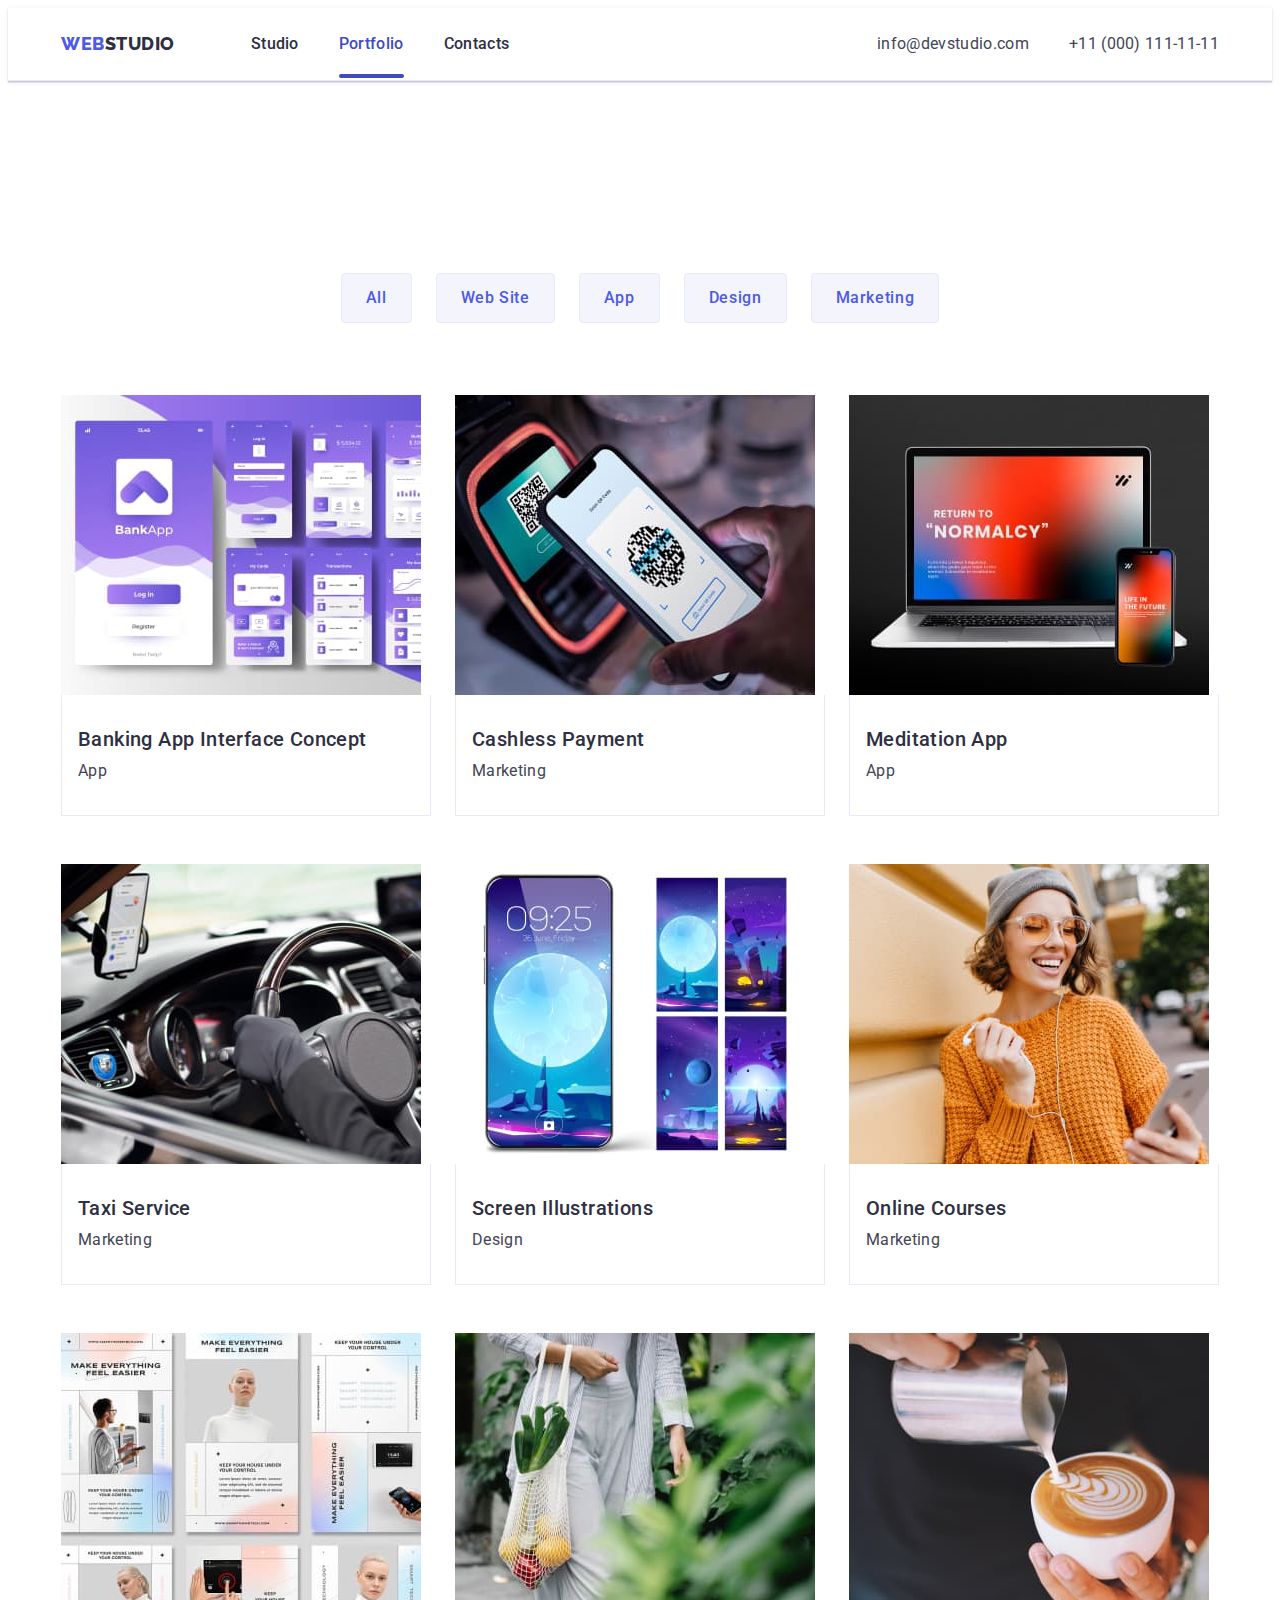
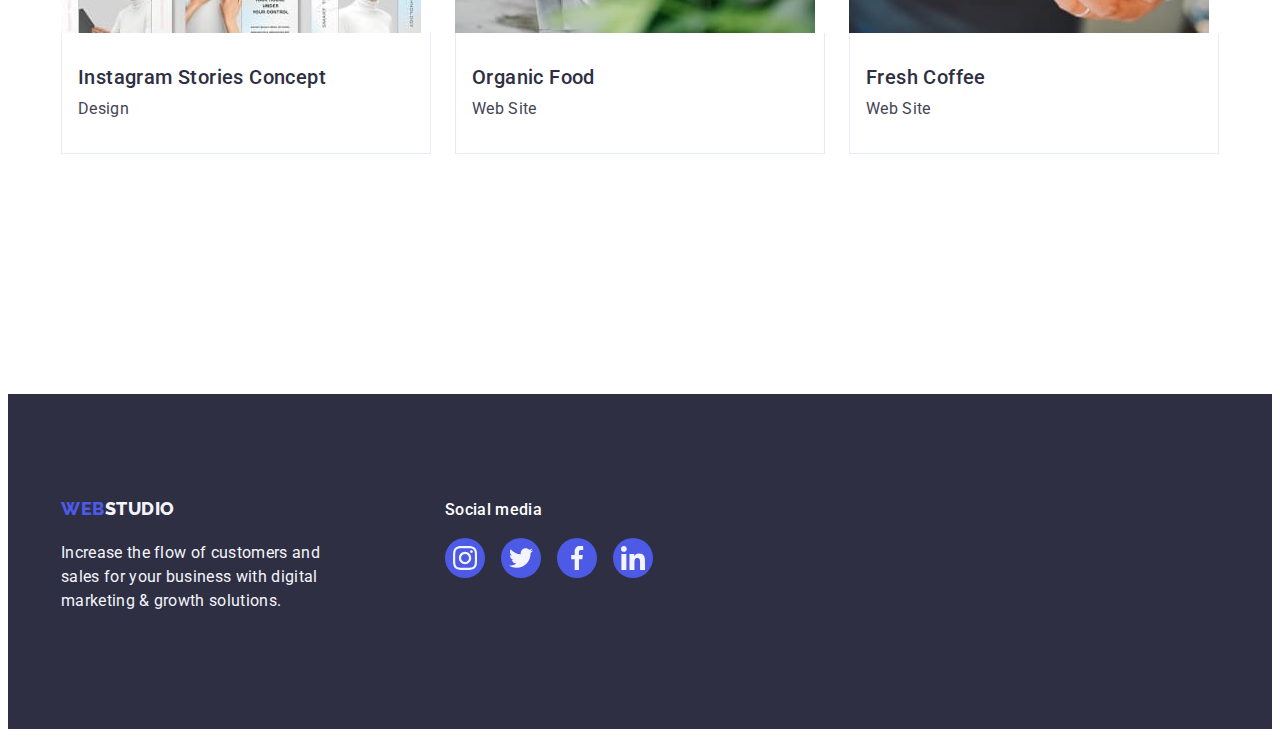
==== portfolio.html @ d26c5ffb "Initial commit" ====
<!DOCTYPE html>
<html lang="en">
  <head>
    <meta charset="UTF-8" />
    <meta name="viewport" content="width=device-width, initial-scale=1.0" />
    <title>GOIT homework</title>
    <link rel="preconnect" href="https://fonts.googleapis.com" />
    <link rel="preconnect" href="https://fonts.gstatic.com" crossorigin />
    <link
      href="https://fonts.googleapis.com/css2?family=Raleway:wght@800&family=Roboto:wght@400;500;700;900&display=swap"
      rel="stylesheet"
    />
    <link
      rel="stylesheet"
      href="https://cdnjs.cloudflare.com/ajax/libs/modern-normalize/2.0.0/modern-normalize.min.css"
      integrity="sha512-4xo8blKMVCiXpTaLzQSLSw3KFOVPWhm/TRtuPVc4WG6kUgjH6J03IBuG7JZPkcWMxJ5huwaBpOpnwYElP/m6wg=="
      crossorigin="anonymous"
      referrerpolicy="no-referrer"
    />
    <link rel="stylesheet" href="./css/styles.css" />
  </head>
  <body>
    <!-- header -->

    <header class="header">
      <div class="container header-container">
        <nav class="nav">
          <a class="link logo" href="./index.html"
            >Web<span class="logo-two">Studio</span></a
          >
          <ul class="list nav-list">
            <li class="nav-list-item">
              <a class="link list-position " href="./index.html">Studio</a>
            </li>

            <li class="nav-list-item">
              <a class="link list-position position-line color-portfolio" href="./portfolio.html"
                >Portfolio</a
              >
            </li>

            <li class="nav-list-item">
              <a class="link list-position" href="">Contacts</a>
            </li>
          </ul>
        </nav>

        <!-- phone,email -->

        <address class="addr">
          <ul class="list addr-list">
            <li class="address-item">
              <a class="link address-link" href="mailto:info@devstudio.com"
                >info@devstudio.com</a
              >
            </li>
            <li class="address-item">
              <a class="link address-link" href="tel:+110001111111"
                >+11 (000) 111-11-11</a
              >
            </li>
          </ul>
        </address>
      </div>
    </header>
    <main>
      <!-- buttons -->

      <section class="section-btn">
        <div class="container">
          <h1 class="visually-hidden">Section</h1>
          <ul class="list list-btn">
            <li class="btn-list-item">
              <button class="button-name" type="button">All</button>
            </li>
            <li class="btn-list-item">
              <button class="button-name" type="button">Web Site</button>
            </li>
            <li class="btn-list-item">
              <button class="button-name" type="button">App</button>
            </li>
            <li class="btn-list-item">
              <button class="button-name" type="button">Design</button>
            </li>
            <li class="btn-list-item">
              <button class="button-name" type="button">Marketing</button>
            </li>
          </ul>
          <!-- project -->
          <ul class="list list-project">
            <li class="project-list-item">
              <a class="project-list-img link" href="#">
                <div class="project-box">
                  <img
                    src="./images/row1/img.jpg"
                    alt="bank application"
                    width="360"
                    height="300"
                  />
                      <p class="overlay">
                        14 Stylish and User-Friendly App Design Concepts · Task Manager App · Calorie Tracker App · Exotic Fruit Ecommerce App · Cloud Storage App
                  
                      </p>
                </div>
                <div class="project-text">
                  <h2 class="project-list-text">
                    Banking App Interface Concept
                  </h2>
                  <p class="project-list-dscr">App</p>
                </div>
              </a>
            </li>
            <li class="project-list-item">
              <a class="project-list-img link" href="#">
                <div class="project-box">
                  <img
                    src="./images/row1/img1.jpg"
                    alt="mobile qr code"
                    width="360"
                    height="300"
                  
                  />
                  <p class="overlay">
                    14 Stylish and User-Friendly App Design Concepts · Task Manager App · Calorie Tracker App · Exotic Fruit Ecommerce App · Cloud Storage App
              
                  </p>
                </div>
                <div class="project-text">
                  <h2 class="project-list-text">Cashless Payment</h2>
                  <p class="project-list-dscr">Marketing</p>
                </div>
              </a>
            </li>
            <li class="project-list-item">
              <a class="project-list-img link" href="#">
                <div class="project-box">
                  <img
                    src="./images/row1/img2.jpg"
                    alt="mobile qr code"
                    width="360"
                    height="300"
                  
                  />
                  <p class="overlay">
                    14 Stylish and User-Friendly App Design Concepts · Task Manager App · Calorie Tracker App · Exotic Fruit Ecommerce App · Cloud Storage App
              
                  </p>
                </div>
                <div class="project-text">
                  <h2 class="project-list-text">Meditation App</h2>
                  <p class="project-list-dscr">App</p>
                </div>
              </a>
            </li>
            <li class="project-list-item">
              <a class="project-list-img link" href="#">
                <div class="project-box">
                  <img
                    src="./images/row2/img.jpg"
                    alt="mobile qr code"
                    width="360"
                    height="300"
                  
                  />
                  <p class="overlay">
                    14 Stylish and User-Friendly App Design Concepts · Task Manager App · Calorie Tracker App · Exotic Fruit Ecommerce App · Cloud Storage App
              
                  </p>
                </div>
                <div class="project-text">
                  <h2 class="project-list-text">Taxi Service</h2>
                  <p class="project-list-dscr">Marketing</p>
                </div>
              </a>
            </li>
            <li class="project-list-item">
              <a class="project-list-img link" href="#">
                <div class="project-box">
                  <img
                    src="./images/row2/img1.jpg"
                    alt="mobile qr code"
                    width="360"
                    height="300"
                  
                  />
                  <p class="overlay">
                    14 Stylish and User-Friendly App Design Concepts · Task Manager App · Calorie Tracker App · Exotic Fruit Ecommerce App · Cloud Storage App
              
                  </p>
                </div>
                <div class="project-text">
                  <h2 class="project-list-text">Screen Illustrations</h2>
                  <p class="project-list-dscr">Design</p>
                </div>
              </a>
            </li>
            <li class="project-list-item">
              <a class="project-list-img link" href="#">
                <div class="project-box">
                  <img
                    src="./images/row2/img2.jpg"
                    alt="mobile qr code"
                    width="360"
                    height="300"
                  
                  />
                  <p class="overlay">
                    14 Stylish and User-Friendly App Design Concepts · Task Manager App · Calorie Tracker App · Exotic Fruit Ecommerce App · Cloud Storage App
              
                  </p>
                </div>
                <div class="project-text">
                  <h2 class="project-list-text">Online Courses</h2>
                  <p class="project-list-dscr">Marketing</p>
                </div>
              </a>
            </li>
            <li class="project-list-item">
              <a class="project-list-img link" href="#">
                <div class="project-box">
                  <img
                    src="./images/row3/img.jpg"
                    alt="mobile qr code"
                    width="360"
                    height="300"
                  
                  />
                  <p class="overlay">
                    14 Stylish and User-Friendly App Design Concepts · Task Manager App · Calorie Tracker App · Exotic Fruit Ecommerce App · Cloud Storage App
              
                  </p>
                </div>
                <div class="project-text">
                  <h2 class="project-list-text">Instagram Stories Concept</h2>
                  <p class="project-list-dscr">Design</p>
                </div>
              </a>
            </li>
            <li class="project-list-item">
              <a class="project-list-img link" href="#">
                <div class="project-box">
                  <img
                    src="./images/row3/img1.jpg"
                    alt="mobile qr code"
                    width="360"
                    height="300"
                  
                  />
                  <p class="overlay">
                    14 Stylish and User-Friendly App Design Concepts · Task Manager App · Calorie Tracker App · Exotic Fruit Ecommerce App · Cloud Storage App
              
                  </p>
                </div>

                <div class="project-text">
                  <h2 class="project-list-text">Organic Food</h2>
                  <p class="project-list-dscr">Web Site</p>
                </div>
              </a>
            </li>
            <li class="project-list-item">
              <a class="project-list-img link" href="#">
                <div class="project-box">
                  <img
                    src="./images/row3/img2.jpg"
                    alt="mobile qr code"
                    width="360"
                    height="300"
                  
                  />
                  <p class="overlay">
                    14 Stylish and User-Friendly App Design Concepts · Task Manager App · Calorie Tracker App · Exotic Fruit Ecommerce App · Cloud Storage App
              
                  </p>
                </div>
                <div class="project-text">
                  <h2 class="project-list-text">Fresh Coffee</h2>
                  <p class="project-list-dscr">Web Site</p>
                </div>
              </a>
            </li>
          </ul>
        </div>
      </section>
    </main>
    <!-- footer -->

    <footer class="footer">
      <div class="container footer-container">
        <div class="footer-logo-box">
          <a class="link logo" href="./index.html">Web<span class="logo-footer-two">Studio</span></a>
          <p class="footer-dscr">
            Increase the flow of customers and sales for your business with
            digital marketing & growth solutions.
          </p>
        </div>
    
    
        <div class="icon-box">
          <p class="footer-name-icons">Social media</p>
          <ul class="list icon-list-footer">
            <li class="icon-link-footer">
              <a href="#" class="link footer-list-link">
                <svg class="icon-team-svg" width="24" height="24">
                  <use href="./images/icons.svg#icon-instagram"></use>
                </svg>
              </a>
            </li>
            <li class="icon-link-footer">
              <a href="#" class="link footer-list-link">
                <svg class="icon-team-svg" width="24" height="24">
                  <use href="./images/icons.svg#icon-twitter"></use>
                </svg>
              </a>
            </li>
            <li class="icon-link-footer">
              <a href="#" class="link footer-list-link">
                <svg class="icon-team-svg" width="24" height="24">
                  <use href="./images/icons.svg#icon-facebook"></use>
                </svg>
              </a>
            </li>
            <li class="icon-link-footer">
              <a href="#" class="link footer-list-link">
                <svg class="icon-team-svg" width="24" height="24">
                  <use href="./images/icons.svg#icon-linkedin"></use>
                </svg>
              </a>
            </li>
          </ul>
    
        </div>
    
    
    
    
      </div>
    </footer>
  </body>
</html>
---- css/styles.css ----
:root {
  --iris: #4d5ae5;
  --navyblue: #2e2f42;
  --white: #ffffff;
  --cloud: #f4f4fd;
  --cornflower: #e7e9fc;
  --slate: #434455;
  --ocean: #404bbf;
  --grey: #2E2F42B2;
  --lightslate: #8E8F99;
}
.visually-hidden {
  position: absolute;
  width: 1px;
  height: 1px;
  margin: -1px;
  border: 0;
  padding: 0;
  white-space: nowrap;
  clip-path: inset(100%);
  clip: rect(0 0 0 0);
  overflow: hidden;
}
body {
  font-family: 'Roboto', sans-serif;
  color: var(--slate);
  background-color: #ffffff;
}
img {
  display: block;
  max-width: 100%;
  height: auto;
}

h1,
h2,
h3,
h4,
h5,
h6 {
  margin: 0;
}
ul,
ol {
  margin: 0;
  padding-left: 0;
}
.list {
  list-style: none;
  padding: 0;
  margin: 0;
}
.link {
  text-decoration: none;
  padding-top: 24px;
  padding-bottom: 24px;
}
.container {
  width: 1158px;
  margin: 0 auto;
  padding: 0 15px;
}
/* header */
.header {
  background: var(--white);
  border-bottom: 1px solid var(--cornflower, #e7e9fc);
  box-shadow: 0px 1px 6px 0px rgba(46, 47, 66, 0.08), 0px 1px 1px 0px rgba(46, 47, 66, 0.16), 0px 2px 1px 0px rgba(46, 47, 66, 0.08);


}
.header-container {
  display: flex;
  justify-content: space-between;
}
.nav {
  display: flex;
  align-items: center;
}
.nav-list {
  display: flex;
  gap: 40px;
  align-items: center;
}
.addr-list {
  display: flex;
  gap: 40px;
}
.address-link {
  display: block;
}
.logo {
  color: var(--iris);
  font-size: 18px;
  letter-spacing: 0.03em;
  text-transform: uppercase;
  font-family: 'Raleway', sans-serif;
  font-weight: 800;
  line-height: 1.17;
  margin-right: 76px;
  }
.logo-two {
  color: var(--navyblue);
}

.list-position {
  position: relative;
  font-weight: 500;
  font-size: 16px;
  line-height: 1.5;
  letter-spacing: 0.02em;
  color: var(--navyblue);
  transition: color 250ms cubic-bezier(0.4, 0, 0.2, 1);
}

.list-position:hover,
.list-position:focus 
{
  color: var(--ocean);
}
.position-line::after {
  display: block;
  position: absolute;
  bottom: -1px;
  left: 0;
  content: "";
  width: 100%;
  height: 4px;
  background-color: var(--ocean);
  border-radius: 2px;
  
}
.color-portfolio {
  color: var(--ocean);
}
.color-studio{
  color: var(--ocean);
}

/* address */
.address-link {
  font-style: normal;
  line-height: 1.5;
  letter-spacing: 0.02em;
  color: var(--slate);
  transition: color 250ms cubic-bezier(0.4, 0, 0.2, 1);
}

.address-link:hover,
.address-link:focus {
  color: var(--ocean);
}
.addr {
  font-style: normal;
}

/* index.html */

/* Hero */
.section-hero {
  max-width: 1440px;
  background: var(--navyblue);
  padding-top: 188px;
  padding-bottom: 188px;
  background-position: center;
  background-image: linear-gradient(rgba(46, 47, 66, 0.70),rgba(46, 47, 66, 0.70)), url(../images/people-office.jpg);
  background-repeat: no-repeat;
  background-size: cover;
  margin: 0 auto;  

}

.hero-title {
  color: var(--white);
  font-size: 56px;
  font-weight: 700;
  line-height: 1.07;
  text-align: center;
  letter-spacing: 0.02em;
  max-width: 496px;
  padding-bottom: 48px;
  margin: 0 auto;
}

.hero-btn {
  font-family: 'Roboto', sans-serif;
  font-weight: 500;
  font-size: 16px;
  line-height: 1.5;
  letter-spacing: 0.04em;
  color: var(--white);
  background-color: var(--iris);
  border-radius: 4px;
  box-shadow: 0px 4px 4px 0px rgba(0, 0, 0, 0.15);
  min-width: 169px;
  height: 56px;
  border: none;
  cursor: pointer;
  margin: 0 auto;
  display: block;
  padding: 16px 32px;
  transition: background-color 250ms cubic-bezier(0.4, 0, 0.2, 1); 
}
.hero-btn:hover,
.hero-btn:focus {
  color: var(--white);
  background-color: var(--ocean, #404bbf);
}

/* Effective  */

.section-effective {
  padding: 120px 0;
}
.effective-list-title {
  color: var(--navyblue);
  font-family: Roboto;
  font-size: 20px;
  font-weight: 500;
  line-height: 1.2;
  letter-spacing: 0.02em;
  margin-bottom: 8px;
}
.effective-list-dscr {
  color: var(--slate);
  line-height: 1.5;
  letter-spacing: 0.02em;
  margin: 0 auto;
}
.effective-item {
  width: calc((100% - 24px * 3) / 4);
}
.list-effective {
  margin: 0 auto;
  display: flex;
  gap: 24px;
}
.icon-effective-wrap{
  display: flex;
  justify-content: center;
  align-items: center;
  border-radius: 4px;
  background: var(--cloud, #F4F4FD);
  width: 264px;
  height: 112px;
  margin-bottom: 8px;

}
/*  Advantages */
.section-advantages {
  padding-bottom: 120px;
}

.advantages-title {
  color: var(--navyblue);
  text-align: center;
  font-size: 36px;
  line-height: 1.11;
  letter-spacing: 0.02em;
  text-transform: capitalize;
  margin-bottom: 72px;
}
.list-advantages {
  display: flex;
  gap: 24px;
}
.advantages-list-item {
  width: calc((100% - 24px * 2) / 3);
}
.adventages-list-img {
  border: 1px solid var(--cornflower);
}
/* Our Team */
.section-team {
  padding-bottom: 120px;
  background: var(--cloud);
}

.team-title {
  color: var(--navyblue);
  text-align: center;
  font-size: 36px;
  line-height: 1.11;
  letter-spacing: 0.02em;
  text-transform: capitalize;
  padding-top: 120px;
  margin-bottom: 72px;
}

.list-team {
  display: flex;
  gap: 24px;
}
.team-list-item {
  width: calc((100% - 24px * 3) / 4);
  border-radius: 0px 0px 4px 4px;
  background: var(--white, #fff);
  box-shadow: 0px 2px 1px 0px rgba(46, 47, 66, 0.08),
    0px 1px 1px 0px rgba(46, 47, 66, 0.16),
    0px 1px 6px 0px rgba(46, 47, 66, 0.08);
}

.team-list-subtitle {
  color: var(--navyblue);
  font-size: 20px;
  font-weight: 500;
  line-height: 1.2;
  letter-spacing: 0.02em;
  text-align: center;
  margin-bottom: 8px;
}
.team-list-text {
  color: var(--slate);
  line-height: 1.5;
  letter-spacing: 0.02em;
  text-align: center;
  margin: 0 auto;
  margin-bottom: 8px;
  
}
.team-name {
  padding: 32px 0;
}

.icon-team {
  display: flex;
  justify-content: center;
  align-items: center;
  gap: 24px;
}

.icon-link {
  display: flex;
  justify-content: center;
  align-items: center;
  width: 40px;
  height: 40px;

}
.link-svg {
  display: flex;
  justify-content: center;
  align-items: center;
  padding: 0;
  width: 100%;
  height: 100%;
  background-color: var(--iris);
  border-radius: 50%;
  fill: var(--cloud);
  transition: background-color 250ms cubic-bezier(0.4, 0, 0.2, 1);
}
.link-svg:hover,
.link-svg:focus {
  background-color: var(--ocean);
  }


/* Customers */


.section-customers {
  padding-top: 120px;
  padding-bottom: 120px;
}
.name-customers {
  margin-bottom: 72px;
  color: var(--navyblue);
  text-align: center;
  font-size: 36px;
  line-height: 1.11;
  letter-spacing: 0.02em;
  text-transform: capitalize;
}

.customers-list {
  display: flex;
  gap: 24px;
}

.customers-list-item {
width: calc((100% - 120px) / 6);
height: 88px;
}

.customers-list-link {
  display: flex;
  justify-content: center;
  align-items: center;
  width: 100%;
  height: 100%;
  border: 1px solid var(--lightslate);
  border-radius: 4px;
  color: var(--lightslate);
  transition: border-color 250ms cubic-bezier(0.4, 0, 0.2, 1),
    color 250ms cubic-bezier(0.4, 0, 0.2, 1);

}
.customers-list-link:hover,
.customers-list-link:focus {
  color: var(--ocean);
  border-color: var(--ocean);
}
.icon-customers {
  fill: currentColor;
}




/* PORTFOLIO */




/* buttons  */
.list-btn {
  display: flex;
  justify-content: center;
  gap: 24px;
  padding-top: 96px;
  margin-bottom: 72px;
}

.section-btn {
  margin: 0 auto;
  padding-top: 96px;
  padding-bottom: 120px;
}

.button-name {
  color: var(--iris);
  text-align: center;
  font-family: 'Roboto', sans-serif;
  font-size: 16px;
  font-style: normal;
  font-weight: 500;
  line-height: 1.5;
  letter-spacing: 0.04em;
  background-color: var(--cloud);
  cursor: pointer;
  padding: 12px 24px;
  border-radius: 4px;
  border: 1px solid #e7e9fc;
  background: var(--cloud, #f4f4fd);
  transition: color 250ms cubic-bezier(0.4, 0, 0.2, 1),
    background-color 250ms cubic-bezier(0.4, 0, 0.2, 1),
    border-color 250ms cubic-bezier(0.4, 0, 0.2, 1),
    box-shadow 250ms cubic-bezier(0.4, 0, 0.2, 1);
  }
.button-name:hover,
.button-name:focus {
  box-shadow:0px 3px 1px rgba(0, 0, 0, 0.1), 0px 2px 1px rgba(0, 0, 0, 0.08), 0px 2px 2px rgba(0, 0, 0, 0.12);
  color: var(--white);
  background-color: var(--ocean);
}
/* project  */

.list-project {
  display: flex;
  flex-wrap: wrap;
  gap: 48px 24px;
  padding-bottom: 120px;
  
}
.project-list-item {
  width: calc((100% - 24px * 2) / 3);
  margin: 0 auto;
  }

.project-list-img {
  display: block;
  padding: 0;
  transition: box-shadow 250ms cubic-bezier(0.4, 0, 0.2, 1);
  
}
.project-list-img:hover,
.project-list-img:focus {
  box-shadow: 0px 1px 6px rgba(46, 47, 66, 0.08), 0px 1px 1px rgba(46, 47, 66, 0.16), 0px 2px 1px rgba(46, 47, 66, 0.08);
}
.project-text {
  border: 1px solid var(--cornflower, #e7e9fc);
  border-top: none;
  background: var(--white, #fff);
  padding: 32px 16px;
  
}

.project-list-text {
  color: var(--navyblue);
  font-size: 20px;
  font-style: normal;
  font-weight: 500;
  line-height: 1.2;
  letter-spacing: 0.02em;
  margin-bottom: 8px;
}
.project-list-dscr {
  color: var(--slate);
  font-style: normal;
  line-height: 1.5;
  font-size: 16px;
  letter-spacing: 0.02em;
  margin: 0 auto;
}
/* overlay */
.project-box {
  display: block;
  position: relative;
  overflow: hidden;
  

}
.overlay {
  line-height: 1.5;
  letter-spacing: 0.02em;
  position: absolute;
  top: 0;
  left: 0;
  color: var(--cloud);
  background-color: var(--iris);
  width: 100%;
  height: 100%;
  padding: 40px 32px;
  transform: translateY(100%);
  transition: transform 250ms cubic-bezier(0.4, 0, 0.2, 1);
  margin: 0 auto;
  
}
  
.project-list-img:hover .overlay,
.project-list-img:focus .overlay
{
    transform: translateY(0%);
}
.overlay-text {
  line-height: 1.5; 
  letter-spacing: 0.02em;
  width: 296px;
}





/* Footer */


.footer {
  background-color: var(--navyblue);
  padding: 100px 0;
}

.logo {
  color: var(--iris);
  font-family: 'Raleway', sans-serif;
  font-size: 18px;
  font-style: normal;
  font-weight: 800;
  line-height: 1.17;
  letter-spacing: 0.03em;
  text-transform: uppercase;
  display: inline-block;
  padding: 0;
}

.logo-footer-two {
  color: var(--cloud);
  font-size: 18px;
  line-height: 1.7;  

}

.footer-dscr {
  color: var(--cloud);
  line-height: 1.5;
  letter-spacing: 0.02em;
  max-width: 264px;
}
.footer-logo-box {
  display: flex;
  flex-direction: column;
  padding: 0;
  column-gap: 8px;
  margin-right: 120px;
}
.footer-container {
  display: flex;
  align-items: baseline;
  
}
.icon-list-footer {
  display: flex;
  gap: 16px;
  margin: 0 auto;

}
.icon-link-footer{
  width: 40px;
  height: 40px;
}
.footer-list-link {
  display: flex;
  justify-content: center;
  align-items: center;
  padding: 0;
  width: 100%;
  height: 100%;
  fill: var(--cloud);
  background-color: var(--iris);
  border-radius: 50%;
  transition: background-color 250ms cubic-bezier(0.4, 0, 0.2, 1);
}
.footer-list-link:hover,
.footer-list-link:focus {
  background-color: #31D0AA;
}

.footer-name-icons {
  color: var(--white);
  font-weight: 500;
  line-height: 1.5;
  letter-spacing: 0.02em;
  margin: 0 auto;
  margin-bottom: 16px;
}

/* modal */
.is-hidden {
  visibility: hidden;
  opacity: 0;
  pointer-events: none;

}
.backdrop {
  position: fixed;
  top: 0;
  left: 0;
  width: 100%;
  height: 100%;
  background-color: rgba(46, 47, 66, 0.4);
  transition: opacity 250ms cubic-bezier(0.4, 0, 0.2, 1), visibility 250ms cubic-bezier(0.4, 0, 0.2, 1);
}
.modal {
  position: absolute;
  top: 50%;
  left: 50%;
  transform: translateX(-50%) translateY(-50%);
  width: 408px;
  min-height: 584px;
  border-radius: 4px;
  background: var(--dairy, #FCFCFC);
  box-shadow: 0px 2px 1px 0px rgba(0, 0, 0, 0.20), 0px 1px 3px 0px rgba(0, 0, 0, 0.12), 0px 1px 1px 0px rgba(0, 0, 0, 0.14);
  transition: transform 250ms cubic-bezier(0.4, 0, 0.2, 1);

}
 .modal-btn {
  display: flex;
  justify-content: center;
  align-items: center;
  padding: 0;
  position: absolute;
  top: 24px;
  right: 24px;
  width: 24px;
  height: 24px;
  background-color: var(--cornflower);
  border: 1px solid rgba(0, 0, 0, 0.1);
  border-radius: 50%;
  cursor: pointer;
  transition: background-color 250ms cubic-bezier(0.4, 0, 0.2, 1), border 250ms cubic-bezier(0.4, 0, 0.2, 1); 
}
.modal-btn:hover,
.modal-btn:focus {
  background-color: var(--ocean);
  border: none;
  fill: #ffffff;
}

.modal-btn-icon {
  display: flex;
  justify-content: center;
  align-items: center;
  fill: black;
  transition: fill 250ms cubic-bezier(0.4, 0, 0.2, 1);
} 
.modal-btn:hover .modal-btn-icon,
.modal-btn:focus .modal-btn-icon
 {
  fill: #ffffff;
}
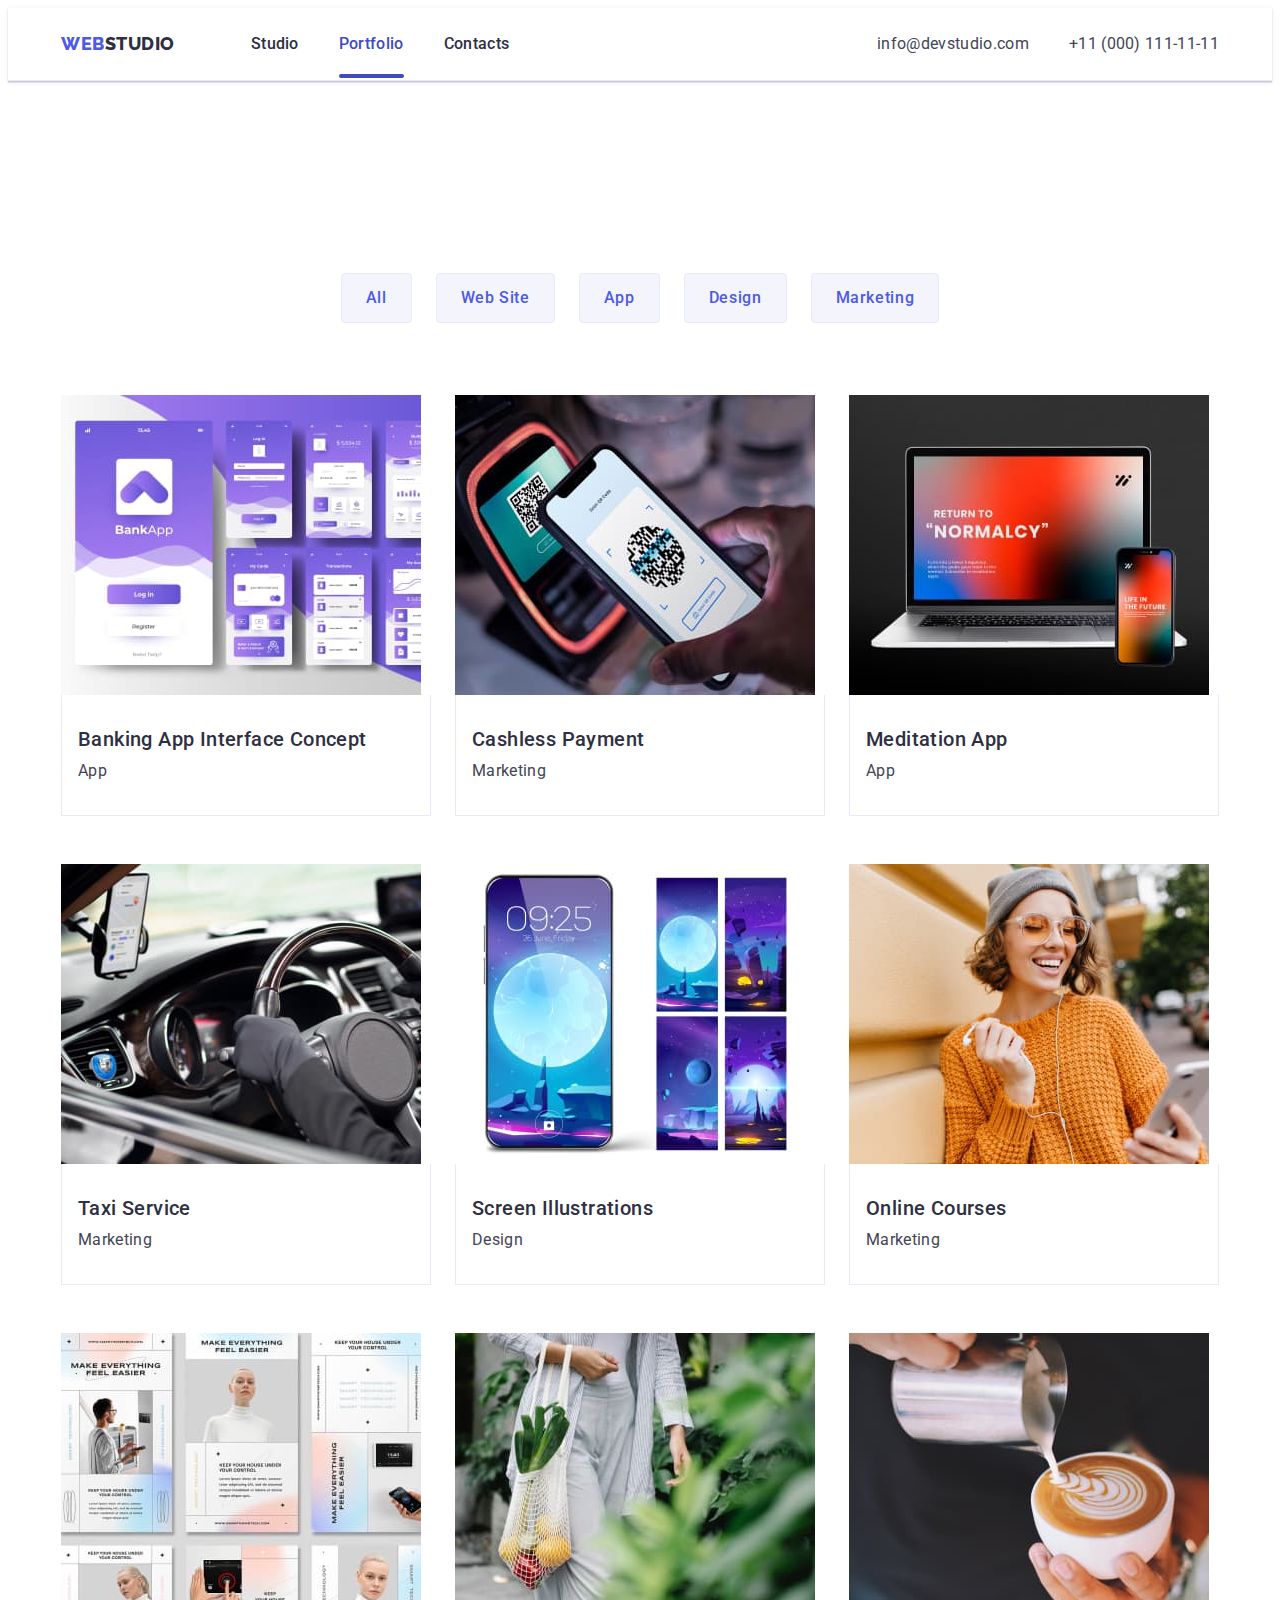
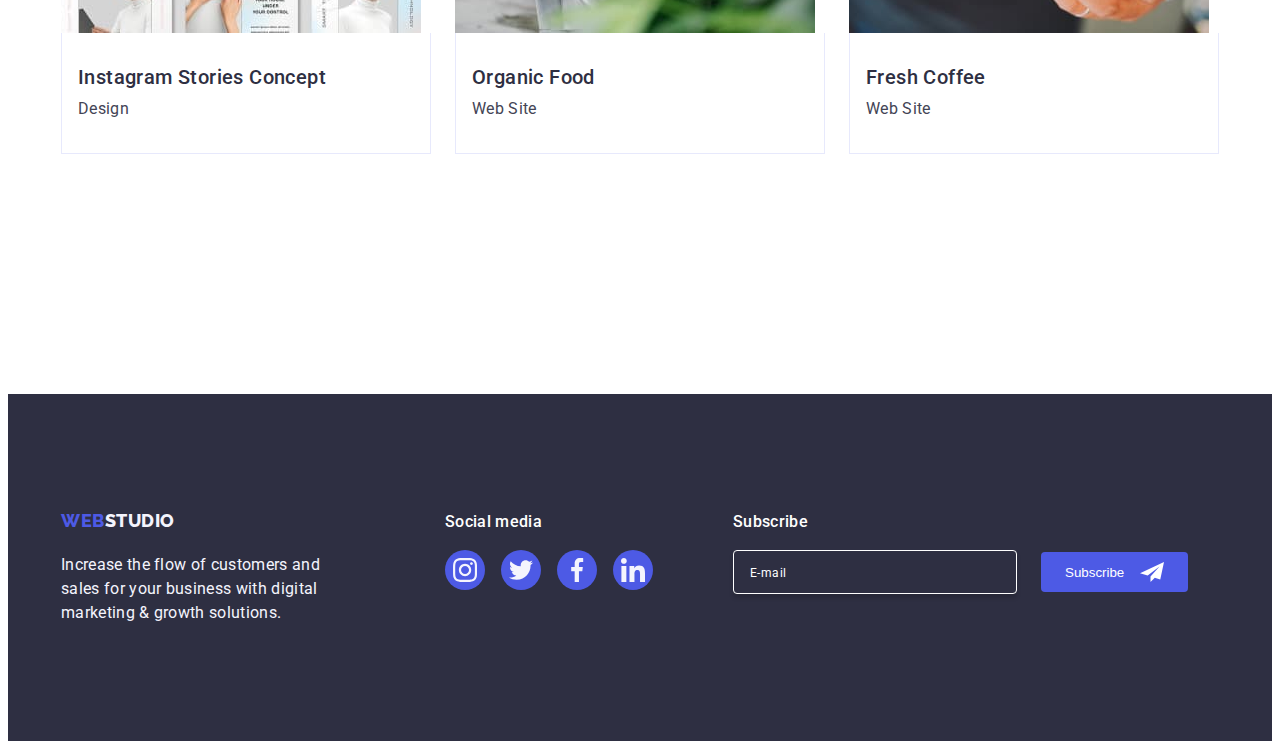
==== commit 625f9fd4: "HW-05" ====
--- a/portfolio.html
+++ b/portfolio.html
@@ -1,340 +1,293 @@
 <!DOCTYPE html>
 <html lang="en">
-  <head>
-    <meta charset="UTF-8" />
-    <meta name="viewport" content="width=device-width, initial-scale=1.0" />
-    <title>GOIT homework</title>
-    <link rel="preconnect" href="https://fonts.googleapis.com" />
-    <link rel="preconnect" href="https://fonts.gstatic.com" crossorigin />
-    <link
-      href="https://fonts.googleapis.com/css2?family=Raleway:wght@800&family=Roboto:wght@400;500;700;900&display=swap"
-      rel="stylesheet"
-    />
-    <link
-      rel="stylesheet"
-      href="https://cdnjs.cloudflare.com/ajax/libs/modern-normalize/2.0.0/modern-normalize.min.css"
-      integrity="sha512-4xo8blKMVCiXpTaLzQSLSw3KFOVPWhm/TRtuPVc4WG6kUgjH6J03IBuG7JZPkcWMxJ5huwaBpOpnwYElP/m6wg=="
-      crossorigin="anonymous"
-      referrerpolicy="no-referrer"
-    />
-    <link rel="stylesheet" href="./css/styles.css" />
-  </head>
-  <body>
-    <!-- header -->
-
-    <header class="header">
-      <div class="container header-container">
-        <nav class="nav">
-          <a class="link logo" href="./index.html"
-            >Web<span class="logo-two">Studio</span></a
-          >
-          <ul class="list nav-list">
-            <li class="nav-list-item">
-              <a class="link list-position " href="./index.html">Studio</a>
-            </li>
-
-            <li class="nav-list-item">
-              <a class="link list-position position-line color-portfolio" href="./portfolio.html"
-                >Portfolio</a
-              >
-            </li>
-
-            <li class="nav-list-item">
-              <a class="link list-position" href="">Contacts</a>
-            </li>
-          </ul>
-        </nav>
-
-        <!-- phone,email -->
-
-        <address class="addr">
-          <ul class="list addr-list">
-            <li class="address-item">
-              <a class="link address-link" href="mailto:info@devstudio.com"
-                >info@devstudio.com</a
-              >
-            </li>
-            <li class="address-item">
-              <a class="link address-link" href="tel:+110001111111"
-                >+11 (000) 111-11-11</a
-              >
-            </li>
-          </ul>
-        </address>
+
+<head>
+  <meta charset="UTF-8" />
+  <meta name="viewport" content="width=device-width, initial-scale=1.0" />
+  <title>GOIT homework</title>
+  <link rel="preconnect" href="https://fonts.googleapis.com" />
+  <link rel="preconnect" href="https://fonts.gstatic.com" crossorigin />
+  <link href="https://fonts.googleapis.com/css2?family=Raleway:wght@800&family=Roboto:wght@400;500;700;900&display=swap"
+    rel="stylesheet" />
+  <link rel="stylesheet" href="https://cdnjs.cloudflare.com/ajax/libs/modern-normalize/2.0.0/modern-normalize.min.css"
+    integrity="sha512-4xo8blKMVCiXpTaLzQSLSw3KFOVPWhm/TRtuPVc4WG6kUgjH6J03IBuG7JZPkcWMxJ5huwaBpOpnwYElP/m6wg=="
+    crossorigin="anonymous" referrerpolicy="no-referrer" />
+  <link rel="stylesheet" href="./css/styles.css" />
+</head>
+
+<body>
+  <!-- header -->
+
+  <header class="header">
+    <div class="container header-container">
+      <nav class="nav">
+        <a class="link logo" href="./index.html">Web<span class="logo-two">Studio</span></a>
+        <ul class="list nav-list">
+          <li class="nav-list-item">
+            <a class="link list-position " href="./index.html">Studio</a>
+          </li>
+
+          <li class="nav-list-item">
+            <a class="link list-position position-line color-portfolio" href="./portfolio.html">Portfolio</a>
+          </li>
+
+          <li class="nav-list-item">
+            <a class="link list-position" href="">Contacts</a>
+          </li>
+        </ul>
+      </nav>
+
+      <!-- phone,email -->
+
+      <address class="addr">
+        <ul class="list addr-list">
+          <li class="address-item">
+            <a class="link address-link" href="mailto:info@devstudio.com">info@devstudio.com</a>
+          </li>
+          <li class="address-item">
+            <a class="link address-link" href="tel:+110001111111">+11 (000) 111-11-11</a>
+          </li>
+        </ul>
+      </address>
+    </div>
+  </header>
+  <main>
+    <!-- buttons -->
+
+    <section class="section-btn">
+      <div class="container">
+        <h1 class="visually-hidden">Section</h1>
+        <ul class="list list-btn">
+          <li class="btn-list-item">
+            <button class="button-name" type="button">All</button>
+          </li>
+          <li class="btn-list-item">
+            <button class="button-name" type="button">Web Site</button>
+          </li>
+          <li class="btn-list-item">
+            <button class="button-name" type="button">App</button>
+          </li>
+          <li class="btn-list-item">
+            <button class="button-name" type="button">Design</button>
+          </li>
+          <li class="btn-list-item">
+            <button class="button-name" type="button">Marketing</button>
+          </li>
+        </ul>
+        <!-- project -->
+        <ul class="list list-project">
+          <li class="project-list-item">
+            <a class="project-list-img link" href="#">
+              <div class="project-box">
+                <img src="./images/row1/img.jpg" alt="bank application" width="360" height="300" />
+                <p class="overlay">
+                  14 Stylish and User-Friendly App Design Concepts · Task Manager App · Calorie Tracker App · Exotic
+                  Fruit Ecommerce App · Cloud Storage App
+
+                </p>
+              </div>
+              <div class="project-text">
+                <h2 class="project-list-text">
+                  Banking App Interface Concept
+                </h2>
+                <p class="project-list-dscr">App</p>
+              </div>
+            </a>
+          </li>
+          <li class="project-list-item">
+            <a class="project-list-img link" href="#">
+              <div class="project-box">
+                <img src="./images/row1/img1.jpg" alt="mobile qr code" width="360" height="300" />
+                <p class="overlay">
+                  14 Stylish and User-Friendly App Design Concepts · Task Manager App · Calorie Tracker App · Exotic
+                  Fruit Ecommerce App · Cloud Storage App
+
+                </p>
+              </div>
+              <div class="project-text">
+                <h2 class="project-list-text">Cashless Payment</h2>
+                <p class="project-list-dscr">Marketing</p>
+              </div>
+            </a>
+          </li>
+          <li class="project-list-item">
+            <a class="project-list-img link" href="#">
+              <div class="project-box">
+                <img src="./images/row1/img2.jpg" alt="mobile qr code" width="360" height="300" />
+                <p class="overlay">
+                  14 Stylish and User-Friendly App Design Concepts · Task Manager App · Calorie Tracker App · Exotic
+                  Fruit Ecommerce App · Cloud Storage App
+
+                </p>
+              </div>
+              <div class="project-text">
+                <h2 class="project-list-text">Meditation App</h2>
+                <p class="project-list-dscr">App</p>
+              </div>
+            </a>
+          </li>
+          <li class="project-list-item">
+            <a class="project-list-img link" href="#">
+              <div class="project-box">
+                <img src="./images/row2/img.jpg" alt="mobile qr code" width="360" height="300" />
+                <p class="overlay">
+                  14 Stylish and User-Friendly App Design Concepts · Task Manager App · Calorie Tracker App · Exotic
+                  Fruit Ecommerce App · Cloud Storage App
+
+                </p>
+              </div>
+              <div class="project-text">
+                <h2 class="project-list-text">Taxi Service</h2>
+                <p class="project-list-dscr">Marketing</p>
+              </div>
+            </a>
+          </li>
+          <li class="project-list-item">
+            <a class="project-list-img link" href="#">
+              <div class="project-box">
+                <img src="./images/row2/img1.jpg" alt="mobile qr code" width="360" height="300" />
+                <p class="overlay">
+                  14 Stylish and User-Friendly App Design Concepts · Task Manager App · Calorie Tracker App · Exotic
+                  Fruit Ecommerce App · Cloud Storage App
+
+                </p>
+              </div>
+              <div class="project-text">
+                <h2 class="project-list-text">Screen Illustrations</h2>
+                <p class="project-list-dscr">Design</p>
+              </div>
+            </a>
+          </li>
+          <li class="project-list-item">
+            <a class="project-list-img link" href="#">
+              <div class="project-box">
+                <img src="./images/row2/img2.jpg" alt="mobile qr code" width="360" height="300" />
+                <p class="overlay">
+                  14 Stylish and User-Friendly App Design Concepts · Task Manager App · Calorie Tracker App · Exotic
+                  Fruit Ecommerce App · Cloud Storage App
+
+                </p>
+              </div>
+              <div class="project-text">
+                <h2 class="project-list-text">Online Courses</h2>
+                <p class="project-list-dscr">Marketing</p>
+              </div>
+            </a>
+          </li>
+          <li class="project-list-item">
+            <a class="project-list-img link" href="#">
+              <div class="project-box">
+                <img src="./images/row3/img.jpg" alt="mobile qr code" width="360" height="300" />
+                <p class="overlay">
+                  14 Stylish and User-Friendly App Design Concepts · Task Manager App · Calorie Tracker App · Exotic
+                  Fruit Ecommerce App · Cloud Storage App
+
+                </p>
+              </div>
+              <div class="project-text">
+                <h2 class="project-list-text">Instagram Stories Concept</h2>
+                <p class="project-list-dscr">Design</p>
+              </div>
+            </a>
+          </li>
+          <li class="project-list-item">
+            <a class="project-list-img link" href="#">
+              <div class="project-box">
+                <img src="./images/row3/img1.jpg" alt="mobile qr code" width="360" height="300" />
+                <p class="overlay">
+                  14 Stylish and User-Friendly App Design Concepts · Task Manager App · Calorie Tracker App · Exotic
+                  Fruit Ecommerce App · Cloud Storage App
+
+                </p>
+              </div>
+
+              <div class="project-text">
+                <h2 class="project-list-text">Organic Food</h2>
+                <p class="project-list-dscr">Web Site</p>
+              </div>
+            </a>
+          </li>
+          <li class="project-list-item">
+            <a class="project-list-img link" href="#">
+              <div class="project-box">
+                <img src="./images/row3/img2.jpg" alt="mobile qr code" width="360" height="300" />
+                <p class="overlay">
+                  14 Stylish and User-Friendly App Design Concepts · Task Manager App · Calorie Tracker App · Exotic
+                  Fruit Ecommerce App · Cloud Storage App
+
+                </p>
+              </div>
+              <div class="project-text">
+                <h2 class="project-list-text">Fresh Coffee</h2>
+                <p class="project-list-dscr">Web Site</p>
+              </div>
+            </a>
+          </li>
+        </ul>
       </div>
-    </header>
-    <main>
-      <!-- buttons -->
-
-      <section class="section-btn">
-        <div class="container">
-          <h1 class="visually-hidden">Section</h1>
-          <ul class="list list-btn">
-            <li class="btn-list-item">
-              <button class="button-name" type="button">All</button>
-            </li>
-            <li class="btn-list-item">
-              <button class="button-name" type="button">Web Site</button>
-            </li>
-            <li class="btn-list-item">
-              <button class="button-name" type="button">App</button>
-            </li>
-            <li class="btn-list-item">
-              <button class="button-name" type="button">Design</button>
-            </li>
-            <li class="btn-list-item">
-              <button class="button-name" type="button">Marketing</button>
-            </li>
-          </ul>
-          <!-- project -->
-          <ul class="list list-project">
-            <li class="project-list-item">
-              <a class="project-list-img link" href="#">
-                <div class="project-box">
-                  <img
-                    src="./images/row1/img.jpg"
-                    alt="bank application"
-                    width="360"
-                    height="300"
-                  />
-                      <p class="overlay">
-                        14 Stylish and User-Friendly App Design Concepts · Task Manager App · Calorie Tracker App · Exotic Fruit Ecommerce App · Cloud Storage App
-                  
-                      </p>
-                </div>
-                <div class="project-text">
-                  <h2 class="project-list-text">
-                    Banking App Interface Concept
-                  </h2>
-                  <p class="project-list-dscr">App</p>
-                </div>
-              </a>
-            </li>
-            <li class="project-list-item">
-              <a class="project-list-img link" href="#">
-                <div class="project-box">
-                  <img
-                    src="./images/row1/img1.jpg"
-                    alt="mobile qr code"
-                    width="360"
-                    height="300"
-                  
-                  />
-                  <p class="overlay">
-                    14 Stylish and User-Friendly App Design Concepts · Task Manager App · Calorie Tracker App · Exotic Fruit Ecommerce App · Cloud Storage App
-              
-                  </p>
-                </div>
-                <div class="project-text">
-                  <h2 class="project-list-text">Cashless Payment</h2>
-                  <p class="project-list-dscr">Marketing</p>
-                </div>
-              </a>
-            </li>
-            <li class="project-list-item">
-              <a class="project-list-img link" href="#">
-                <div class="project-box">
-                  <img
-                    src="./images/row1/img2.jpg"
-                    alt="mobile qr code"
-                    width="360"
-                    height="300"
-                  
-                  />
-                  <p class="overlay">
-                    14 Stylish and User-Friendly App Design Concepts · Task Manager App · Calorie Tracker App · Exotic Fruit Ecommerce App · Cloud Storage App
-              
-                  </p>
-                </div>
-                <div class="project-text">
-                  <h2 class="project-list-text">Meditation App</h2>
-                  <p class="project-list-dscr">App</p>
-                </div>
-              </a>
-            </li>
-            <li class="project-list-item">
-              <a class="project-list-img link" href="#">
-                <div class="project-box">
-                  <img
-                    src="./images/row2/img.jpg"
-                    alt="mobile qr code"
-                    width="360"
-                    height="300"
-                  
-                  />
-                  <p class="overlay">
-                    14 Stylish and User-Friendly App Design Concepts · Task Manager App · Calorie Tracker App · Exotic Fruit Ecommerce App · Cloud Storage App
-              
-                  </p>
-                </div>
-                <div class="project-text">
-                  <h2 class="project-list-text">Taxi Service</h2>
-                  <p class="project-list-dscr">Marketing</p>
-                </div>
-              </a>
-            </li>
-            <li class="project-list-item">
-              <a class="project-list-img link" href="#">
-                <div class="project-box">
-                  <img
-                    src="./images/row2/img1.jpg"
-                    alt="mobile qr code"
-                    width="360"
-                    height="300"
-                  
-                  />
-                  <p class="overlay">
-                    14 Stylish and User-Friendly App Design Concepts · Task Manager App · Calorie Tracker App · Exotic Fruit Ecommerce App · Cloud Storage App
-              
-                  </p>
-                </div>
-                <div class="project-text">
-                  <h2 class="project-list-text">Screen Illustrations</h2>
-                  <p class="project-list-dscr">Design</p>
-                </div>
-              </a>
-            </li>
-            <li class="project-list-item">
-              <a class="project-list-img link" href="#">
-                <div class="project-box">
-                  <img
-                    src="./images/row2/img2.jpg"
-                    alt="mobile qr code"
-                    width="360"
-                    height="300"
-                  
-                  />
-                  <p class="overlay">
-                    14 Stylish and User-Friendly App Design Concepts · Task Manager App · Calorie Tracker App · Exotic Fruit Ecommerce App · Cloud Storage App
-              
-                  </p>
-                </div>
-                <div class="project-text">
-                  <h2 class="project-list-text">Online Courses</h2>
-                  <p class="project-list-dscr">Marketing</p>
-                </div>
-              </a>
-            </li>
-            <li class="project-list-item">
-              <a class="project-list-img link" href="#">
-                <div class="project-box">
-                  <img
-                    src="./images/row3/img.jpg"
-                    alt="mobile qr code"
-                    width="360"
-                    height="300"
-                  
-                  />
-                  <p class="overlay">
-                    14 Stylish and User-Friendly App Design Concepts · Task Manager App · Calorie Tracker App · Exotic Fruit Ecommerce App · Cloud Storage App
-              
-                  </p>
-                </div>
-                <div class="project-text">
-                  <h2 class="project-list-text">Instagram Stories Concept</h2>
-                  <p class="project-list-dscr">Design</p>
-                </div>
-              </a>
-            </li>
-            <li class="project-list-item">
-              <a class="project-list-img link" href="#">
-                <div class="project-box">
-                  <img
-                    src="./images/row3/img1.jpg"
-                    alt="mobile qr code"
-                    width="360"
-                    height="300"
-                  
-                  />
-                  <p class="overlay">
-                    14 Stylish and User-Friendly App Design Concepts · Task Manager App · Calorie Tracker App · Exotic Fruit Ecommerce App · Cloud Storage App
-              
-                  </p>
-                </div>
-
-                <div class="project-text">
-                  <h2 class="project-list-text">Organic Food</h2>
-                  <p class="project-list-dscr">Web Site</p>
-                </div>
-              </a>
-            </li>
-            <li class="project-list-item">
-              <a class="project-list-img link" href="#">
-                <div class="project-box">
-                  <img
-                    src="./images/row3/img2.jpg"
-                    alt="mobile qr code"
-                    width="360"
-                    height="300"
-                  
-                  />
-                  <p class="overlay">
-                    14 Stylish and User-Friendly App Design Concepts · Task Manager App · Calorie Tracker App · Exotic Fruit Ecommerce App · Cloud Storage App
-              
-                  </p>
-                </div>
-                <div class="project-text">
-                  <h2 class="project-list-text">Fresh Coffee</h2>
-                  <p class="project-list-dscr">Web Site</p>
-                </div>
-              </a>
-            </li>
-          </ul>
+    </section>
+  </main>
+  <!-- footer -->
+
+  <footer class="footer">
+    <div class="container footer-container">
+      <div class="footer-logo-box">
+        <a class="link logo" href="./index.html">Web<span class="logo-footer-two">Studio</span></a>
+        <p class="footer-dscr">
+          Increase the flow of customers and sales for your business with digital marketing & growth solutions.
+        </p>
+      </div>
+
+      <div class="icon-box">
+        <p class="footer-name-icons">Social media</p>
+        <ul class="list icon-list-footer">
+          <li class="icon-link-footer">
+            <a href="#" class="link footer-list-link">
+              <svg class="icon-team-svg" width="24" height="24">
+                <use href="./images/icons.svg#icon-instagram"></use>
+              </svg>
+            </a>
+          </li>
+          <li class="icon-link-footer">
+            <a href="#" class="link footer-list-link">
+              <svg class="icon-team-svg" width="24" height="24">
+                <use href="./images/icons.svg#icon-twitter"></use>
+              </svg>
+            </a>
+          </li>
+          <li class="icon-link-footer">
+            <a href="#" class="link footer-list-link">
+              <svg class="icon-team-svg" width="24" height="24">
+                <use href="./images/icons.svg#icon-facebook"></use>
+              </svg>
+            </a>
+          </li>
+          <li class="icon-link-footer">
+            <a href="#" class="link footer-list-link">
+              <svg class="icon-team-svg" width="24" height="24">
+                <use href="./images/icons.svg#icon-linkedin"></use>
+              </svg>
+            </a>
+          </li>
+        </ul>
+
+      </div>
+      <form class="form-footer" name="subscribe" autocomplete="off">
+        <p class="label-name">Subscribe</p>
+
+        <div class="box-email-footer">
+          <label class="form-label-footer" for="footer-email">
+            <input class="form-input-footer" type="email" name="footer-email" id="footer-email" placeholder="E-mail" />
+          </label>
+          <button class="btn-telegram" type="submit">Subscribe
+            <svg class="icon-telegram" width="24" height="24">
+              <use href="./images/icons.svg#icon-telegram"></use>
+            </svg>
+          </button>
         </div>
-      </section>
-    </main>
-    <!-- footer -->
-
-    <footer class="footer">
-      <div class="container footer-container">
-        <div class="footer-logo-box">
-          <a class="link logo" href="./index.html">Web<span class="logo-footer-two">Studio</span></a>
-          <p class="footer-dscr">
-            Increase the flow of customers and sales for your business with
-            digital marketing & growth solutions.
-          </p>
-        </div>
-    
-    
-        <div class="icon-box">
-          <p class="footer-name-icons">Social media</p>
-          <ul class="list icon-list-footer">
-            <li class="icon-link-footer">
-              <a href="#" class="link footer-list-link">
-                <svg class="icon-team-svg" width="24" height="24">
-                  <use href="./images/icons.svg#icon-instagram"></use>
-                </svg>
-              </a>
-            </li>
-            <li class="icon-link-footer">
-              <a href="#" class="link footer-list-link">
-                <svg class="icon-team-svg" width="24" height="24">
-                  <use href="./images/icons.svg#icon-twitter"></use>
-                </svg>
-              </a>
-            </li>
-            <li class="icon-link-footer">
-              <a href="#" class="link footer-list-link">
-                <svg class="icon-team-svg" width="24" height="24">
-                  <use href="./images/icons.svg#icon-facebook"></use>
-                </svg>
-              </a>
-            </li>
-            <li class="icon-link-footer">
-              <a href="#" class="link footer-list-link">
-                <svg class="icon-team-svg" width="24" height="24">
-                  <use href="./images/icons.svg#icon-linkedin"></use>
-                </svg>
-              </a>
-            </li>
-          </ul>
-    
-        </div>
-    
-    
-    
-    
-      </div>
-    </footer>
-  </body>
-</html>
+      </form>
+    </div>
+  </footer>
+</body>
+
+</html>--- a/css/styles.css
+++ b/css/styles.css
@@ -1,6 +1,7 @@
 :root {
   --iris: #4d5ae5;
   --navyblue: #2e2f42;
+  --navyblue-modal: #2E2F42;
   --white: #ffffff;
   --cloud: #f4f4fd;
   --cornflower: #e7e9fc;
@@ -8,6 +9,7 @@
   --ocean: #404bbf;
   --grey: #2E2F42B2;
   --lightslate: #8E8F99;
+  --animation: 250ms cubic-bezier(0.4, 0, 0.2, 1) ;
 }
 .visually-hidden {
   position: absolute;
@@ -30,6 +32,9 @@
   display: block;
   max-width: 100%;
   height: auto;
+}
+input {
+  font-family: inherit;
 }
 
 h1,
@@ -109,7 +114,7 @@
   line-height: 1.5;
   letter-spacing: 0.02em;
   color: var(--navyblue);
-  transition: color 250ms cubic-bezier(0.4, 0, 0.2, 1);
+  transition: color var(--animation);
 }
 
 .list-position:hover,
@@ -142,7 +147,7 @@
   line-height: 1.5;
   letter-spacing: 0.02em;
   color: var(--slate);
-  transition: color 250ms cubic-bezier(0.4, 0, 0.2, 1);
+  transition: color var(--animation);
 }
 
 .address-link:hover,
@@ -157,7 +162,6 @@
 
 /* Hero */
 .section-hero {
-  max-width: 1440px;
   background: var(--navyblue);
   padding-top: 188px;
   padding-bottom: 188px;
@@ -198,7 +202,7 @@
   margin: 0 auto;
   display: block;
   padding: 16px 32px;
-  transition: background-color 250ms cubic-bezier(0.4, 0, 0.2, 1); 
+  transition: background-color var(--animation); 
 }
 .hero-btn:hover,
 .hero-btn:focus {
@@ -346,7 +350,7 @@
   background-color: var(--iris);
   border-radius: 50%;
   fill: var(--cloud);
-  transition: background-color 250ms cubic-bezier(0.4, 0, 0.2, 1);
+  transition: background-color var(--animation);
 }
 .link-svg:hover,
 .link-svg:focus {
@@ -377,8 +381,8 @@
 }
 
 .customers-list-item {
-width: calc((100% - 120px) / 6);
-height: 88px;
+  width: calc((100% - 120px) / 6);
+  height: 88px;
 }
 
 .customers-list-link {
@@ -390,8 +394,8 @@
   border: 1px solid var(--lightslate);
   border-radius: 4px;
   color: var(--lightslate);
-  transition: border-color 250ms cubic-bezier(0.4, 0, 0.2, 1),
-    color 250ms cubic-bezier(0.4, 0, 0.2, 1);
+  transition: border-color var(--animation),
+    color var(--animation);
 
 }
 .customers-list-link:hover,
@@ -441,10 +445,10 @@
   border-radius: 4px;
   border: 1px solid #e7e9fc;
   background: var(--cloud, #f4f4fd);
-  transition: color 250ms cubic-bezier(0.4, 0, 0.2, 1),
-    background-color 250ms cubic-bezier(0.4, 0, 0.2, 1),
-    border-color 250ms cubic-bezier(0.4, 0, 0.2, 1),
-    box-shadow 250ms cubic-bezier(0.4, 0, 0.2, 1);
+  transition: color var(--animation),
+    background-color var(--animation),
+    border-color var(--animation),
+    box-shadow var(--animation);
   }
 .button-name:hover,
 .button-name:focus {
@@ -469,7 +473,7 @@
 .project-list-img {
   display: block;
   padding: 0;
-  transition: box-shadow 250ms cubic-bezier(0.4, 0, 0.2, 1);
+  transition: box-shadow var(--animation);
   
 }
 .project-list-img:hover,
@@ -521,7 +525,7 @@
   height: 100%;
   padding: 40px 32px;
   transform: translateY(100%);
-  transition: transform 250ms cubic-bezier(0.4, 0, 0.2, 1);
+  transition: transform var(--animation);
   margin: 0 auto;
   
 }
@@ -536,8 +540,6 @@
   letter-spacing: 0.02em;
   width: 296px;
 }
-
-
 
 
 
@@ -607,7 +609,7 @@
   fill: var(--cloud);
   background-color: var(--iris);
   border-radius: 50%;
-  transition: background-color 250ms cubic-bezier(0.4, 0, 0.2, 1);
+  transition: background-color var(--animation);
 }
 .footer-list-link:hover,
 .footer-list-link:focus {
@@ -622,14 +624,77 @@
   margin: 0 auto;
   margin-bottom: 16px;
 }
+/* Form footer */
+.form-footer {
+
+  margin-left: 80px;
+}
+.label-name {
+ color: var(--white, #FFF); 
+ font-weight: 500;
+ line-height: 1.5;
+ letter-spacing: 0.02em;
+ margin-bottom: 16px;
+}
+.box-email-footer{
+  display: flex;
+  justify-content: center;
+  align-items: center;
+  gap: 24px;
+}
+.form-input-footer {
+  display: flex;
+  justify-content: center;
+  align-items: center;
+  padding-left: 16px;
+  width: 264px;
+  height: 40px;
+  outline: none;
+  color: var(--white);
+  border-radius: 4px;
+  border: 1px solid var(--white, #FFF);
+  box-shadow: 0px 4px 4px 0px rgba(0, 0, 0, 0.15);
+  background-color: var(--navyblue);
+  transition: box-shadow var(--animation);
+}
+.form-input-footer:hover,
+.form-input-footer:focus {
+  transform: box-shadow;
+}
+
+input::placeholder {
+  color: var(--white,);
+  font-size: 12px;
+  font-weight: 400;
+  line-height: 24px;
+  letter-spacing: 0.04em;
+}
+
+.btn-telegram {
+  display: flex;
+  justify-content: center;
+  align-items: center;
+  padding: 8px 24px;
+  border-radius: 4px;
+  background: var(--iris, #4D5AE5);
+  border: inherit;
+  color: var(--white);
+  cursor: pointer;
+}
+.icon-telegram {
+    fill: var(--white);
+    margin-left: 16px;
+}
+
 
 /* modal */
+
 .is-hidden {
   visibility: hidden;
   opacity: 0;
   pointer-events: none;
 
-}
+} 
 .backdrop {
   position: fixed;
   top: 0;
@@ -637,7 +702,7 @@
   width: 100%;
   height: 100%;
   background-color: rgba(46, 47, 66, 0.4);
-  transition: opacity 250ms cubic-bezier(0.4, 0, 0.2, 1), visibility 250ms cubic-bezier(0.4, 0, 0.2, 1);
+  transition: opacity var(--animation), visibility var(--animation);
 }
 .modal {
   position: absolute;
@@ -649,7 +714,7 @@
   border-radius: 4px;
   background: var(--dairy, #FCFCFC);
   box-shadow: 0px 2px 1px 0px rgba(0, 0, 0, 0.20), 0px 1px 3px 0px rgba(0, 0, 0, 0.12), 0px 1px 1px 0px rgba(0, 0, 0, 0.14);
-  transition: transform 250ms cubic-bezier(0.4, 0, 0.2, 1);
+  transition: transform var(--animation);
 
 }
  .modal-btn {
@@ -666,7 +731,7 @@
   border: 1px solid rgba(0, 0, 0, 0.1);
   border-radius: 50%;
   cursor: pointer;
-  transition: background-color 250ms cubic-bezier(0.4, 0, 0.2, 1), border 250ms cubic-bezier(0.4, 0, 0.2, 1); 
+  transition: background-color var(--animation), border var(--animation); 
 }
 .modal-btn:hover,
 .modal-btn:focus {
@@ -680,10 +745,157 @@
   justify-content: center;
   align-items: center;
   fill: black;
-  transition: fill 250ms cubic-bezier(0.4, 0, 0.2, 1);
+  transition: fill var(--animation);
 } 
 .modal-btn:hover .modal-btn-icon,
 .modal-btn:focus .modal-btn-icon
  {
   fill: #ffffff;
+}
+
+/* Modal form */
+
+.label-box {
+  width: 360px;
+  margin-left: 24px;
+}
+
+.modal-name {
+  color: var(--navyblue, #2E2F42);
+  text-align: center;
+  font-weight: 500;
+  line-height: 1.5;
+  letter-spacing: 0.02em;
+  margin-top: 72px;
+  margin-bottom: 16px;
+}
+
+.label-modal {
+  color: var(--lightslate, #8E8F99);
+  font-size: 12px;
+  font-weight: 400;
+  line-height: 1.17;
+  letter-spacing: 0.04em;
+}
+
+.svg-box {
+  position: relative;
+  margin-bottom: 8px;
+
+}
+
+.form-input {
+  width: 100%;
+  padding: 11px 38px;
+  border-radius: 4px;
+  outline: none;
+  border: 1px solid var(--navyblue-modal, rgba(46, 47, 66, 0.40)); 
+  transition: border-color var(--animation);
+}
+.svg-name {
+  position: absolute;
+  top: 50%;
+  left: 16px;
+  transform: translateY(-50%);  
+  pointer-events: none;
+  transition: fill var(--animation);
+  fill: #2E2F42;
+}
+.form-input:focus + .svg-name {
+  fill: var(--iris);
+}
+.form-input:focus,
+.form-textarea:focus {
+  border-color: var(--iris);
+}
+  .form-textarea {
+  width: 360px;
+  height: 120px;
+  margin-bottom: 16px;
+  padding-left: 16px;
+  color: var(--navyblue-modal, rgba(46, 47, 66, 0.40));
+  font-size: 12px;
+  line-height: 1.7;
+  letter-spacing: 0.04em;
+  resize: none;
+  border-radius: 4px;
+  outline: none;
+  border: 1px solid var(--navyblue-modal, rgba(46, 47, 66, 0.40));
+  transition: border-color var(--animation);
+}
+
+
+/* Checkbox */
+
+
+.checkbox-privacy {
+  
+}
+
+.checkbox-input {}
+
+.checkbox-vector {
+  display: inline-flex;
+  align-items: center;
+  justify-content: center;
+  width: 16px;
+  height: 16px;
+  fill: transparent;
+  border: 1px solid var(--navyblue-modal, rgba(46, 47, 66, 0.40));
+  border-radius: 2px;
+  margin-right: 8px;
+  margin-bottom: 24px;
+  transition: border-color var(--animation);
+  cursor: pointer;
+}
+input[type="checkbox"]:checked + .checkbox-vector {
+  fill: white;
+  background-color: var(--ocean);
+  border-color: var(--ocean);
+}
+.svg-vector {}
+
+.text-privacy {
+  color: var(--lightslate, #8E8F99);
+  font-size: 16px;
+  font-size: 12px;
+  line-height: 1.17;
+  letter-spacing: 0.03em;
+    
+}
+.privacy-policy {
+  color: var(--iris, #4D5AE5);
+  font-size: 12px;
+  line-height: 1.3;
+  letter-spacing: 0.04em;
+  text-decoration-line: underline;
+}
+
+/* Form button */
+
+.box-btn {
+  display: flex;
+  justify-content: center;
+  padding-bottom: 24px;  
+}
+.btn-modal {
+  padding: 16px 32px;
+  border-radius: 4px;
+  border: transparent;
+  background: var(--iris, #4D5AE5);
+  box-shadow: 0px 4px 4px 0px rgba(0, 0, 0, 0.15);
+  transition: border-color var(--animation);
+  cursor: pointer;
+
+
+}
+.text-btn {
+  display: block;
+  width: 105px;
+  color: var(--white, #FFF);
+  text-align: center;
+  font-size: 16px;
+  font-weight: 500;
+  line-height: 1.5;
+  letter-spacing: 0.04em;
 }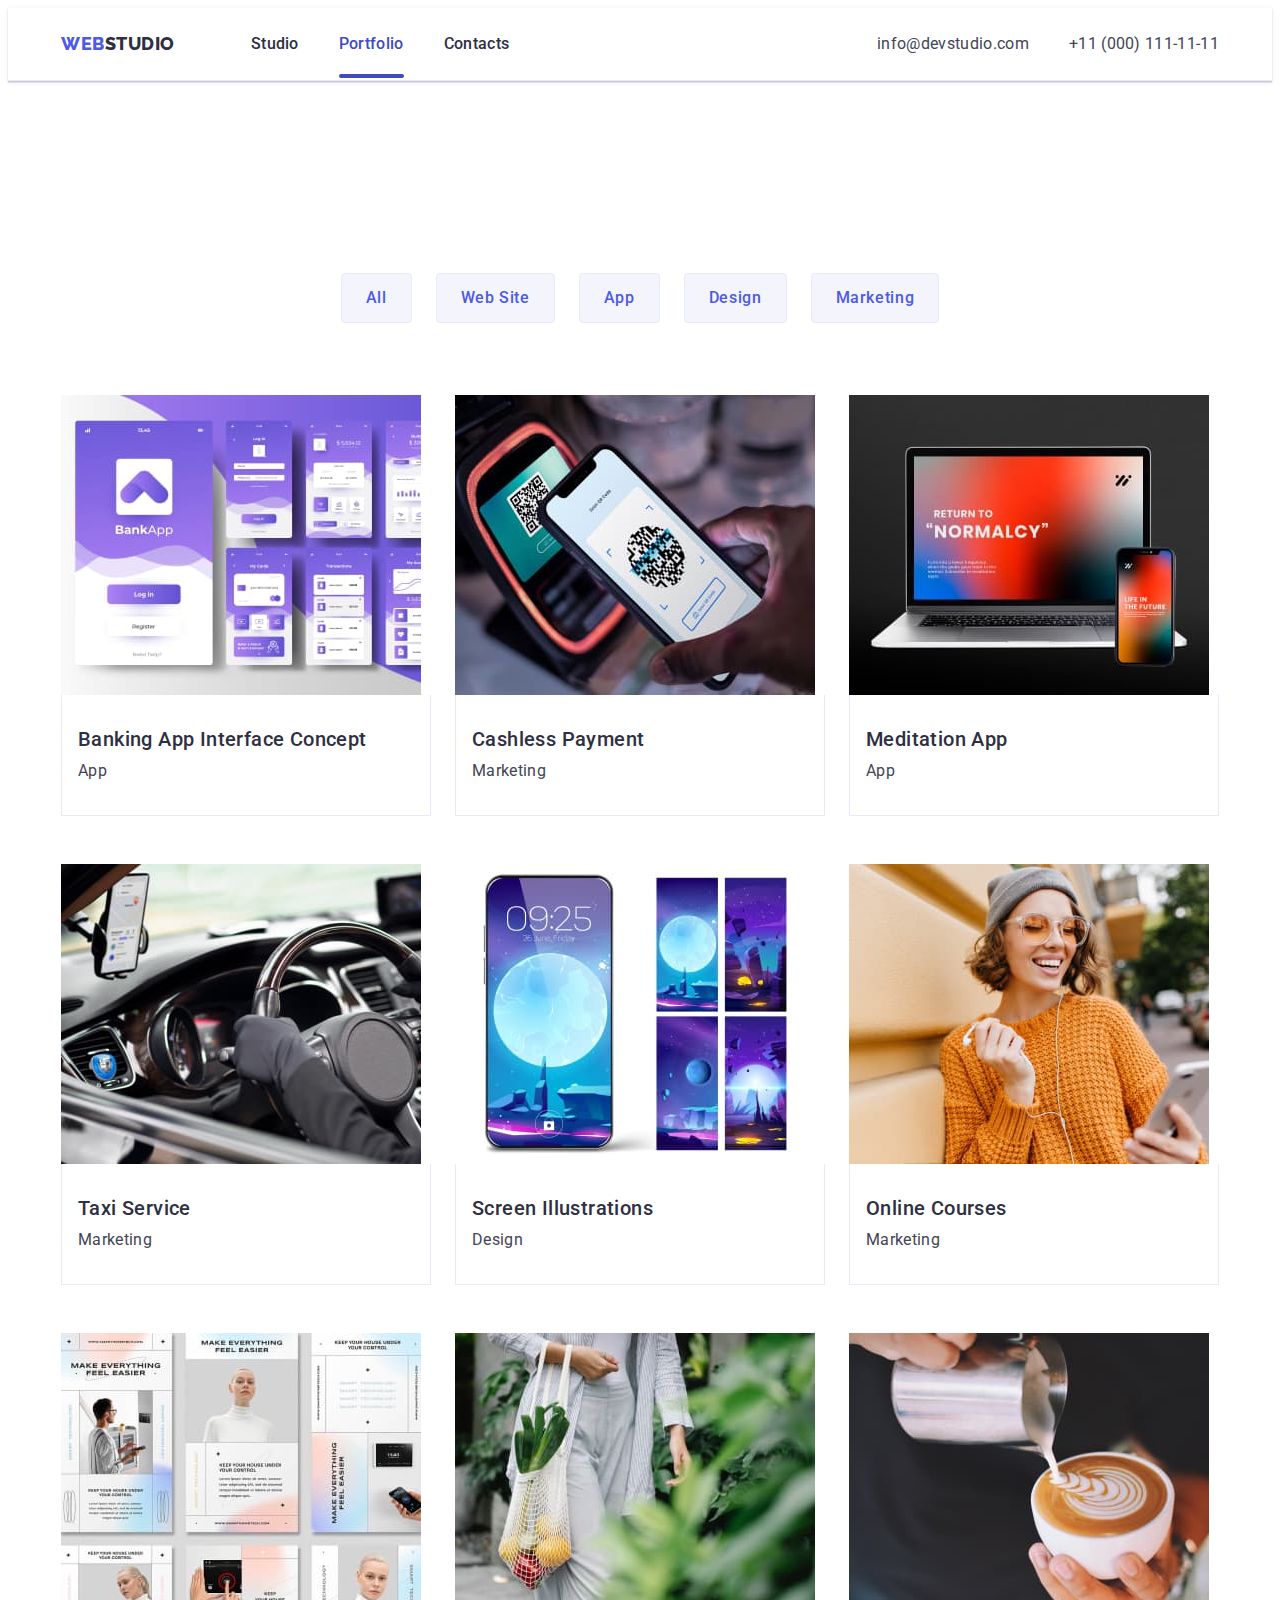
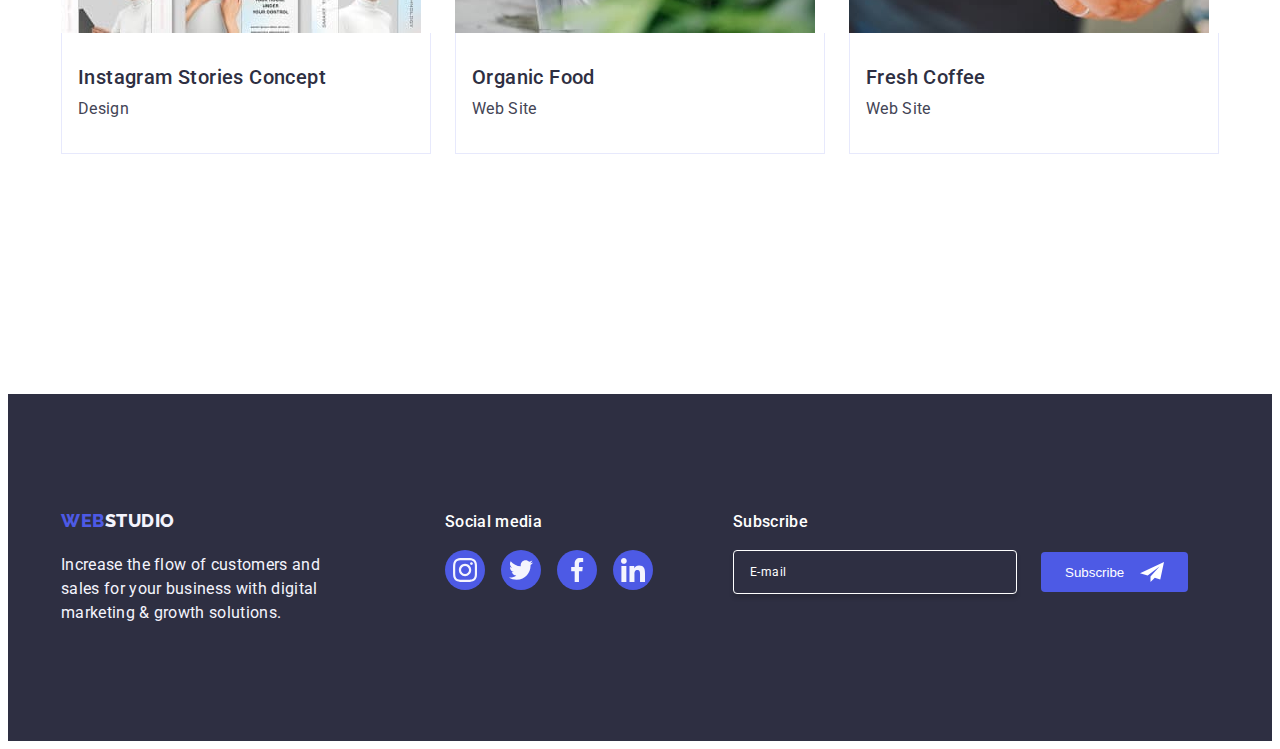
==== commit 9e403530: "correct error" ====
--- a/portfolio.html
+++ b/portfolio.html
@@ -237,7 +237,7 @@
           Increase the flow of customers and sales for your business with digital marketing & growth solutions.
         </p>
       </div>
-
+  
       <div class="icon-box">
         <p class="footer-name-icons">Social media</p>
         <ul class="list icon-list-footer">
@@ -270,12 +270,11 @@
             </a>
           </li>
         </ul>
-
-      </div>
-      <form class="form-footer" name="subscribe" autocomplete="off">
+  
+      </div>
+      <div class="box-email-footer">
         <p class="label-name">Subscribe</p>
-
-        <div class="box-email-footer">
+        <form class="form-footer" name="subscribe" autocomplete="off">
           <label class="form-label-footer" for="footer-email">
             <input class="form-input-footer" type="email" name="footer-email" id="footer-email" placeholder="E-mail" />
           </label>
@@ -284,10 +283,12 @@
               <use href="./images/icons.svg#icon-telegram"></use>
             </svg>
           </button>
-        </div>
-      </form>
+  
+        </form>
+      </div>
     </div>
   </footer>
+
 </body>
 
 </html>--- a/css/styles.css
+++ b/css/styles.css
@@ -626,7 +626,10 @@
 }
 /* Form footer */
 .form-footer {
-
+  display: flex;
+  justify-content: center;
+  align-items: center;
+  gap: 24px;  
   margin-left: 80px;
 }
 .label-name {
@@ -634,27 +637,25 @@
  font-weight: 500;
  line-height: 1.5;
  letter-spacing: 0.02em;
+ margin-left: 80px;
  margin-bottom: 16px;
 }
-.box-email-footer{
-  display: flex;
-  justify-content: center;
-  align-items: center;
-  gap: 24px;
-}
+
+
 .form-input-footer {
-  display: flex;
-  justify-content: center;
-  align-items: center;
   padding-left: 16px;
   width: 264px;
   height: 40px;
   outline: none;
+  font-size: 12px;
+  font-weight: 400;
+  line-height: 1.5;
+  letter-spacing: 0.04em;
   color: var(--white);
   border-radius: 4px;
   border: 1px solid var(--white, #FFF);
   box-shadow: 0px 4px 4px 0px rgba(0, 0, 0, 0.15);
-  background-color: var(--navyblue);
+  background-color: transparent;
   transition: box-shadow var(--animation);
 }
 .form-input-footer:hover,
@@ -666,7 +667,7 @@
   color: var(--white,);
   font-size: 12px;
   font-weight: 400;
-  line-height: 24px;
+  line-height: 1.5;
   letter-spacing: 0.04em;
 }
 
@@ -715,6 +716,7 @@
   background: var(--dairy, #FCFCFC);
   box-shadow: 0px 2px 1px 0px rgba(0, 0, 0, 0.20), 0px 1px 3px 0px rgba(0, 0, 0, 0.12), 0px 1px 1px 0px rgba(0, 0, 0, 0.14);
   transition: transform var(--animation);
+  padding: 72px 24px 24px 24px; 
 
 }
  .modal-btn {
@@ -755,10 +757,7 @@
 
 /* Modal form */
 
-.label-box {
-  width: 360px;
-  margin-left: 24px;
-}
+
 
 .modal-name {
   color: var(--navyblue, #2E2F42);
@@ -766,7 +765,7 @@
   font-weight: 500;
   line-height: 1.5;
   letter-spacing: 0.02em;
-  margin-top: 72px;
+  margin: 0 auto;
   margin-bottom: 16px;
 }
 
